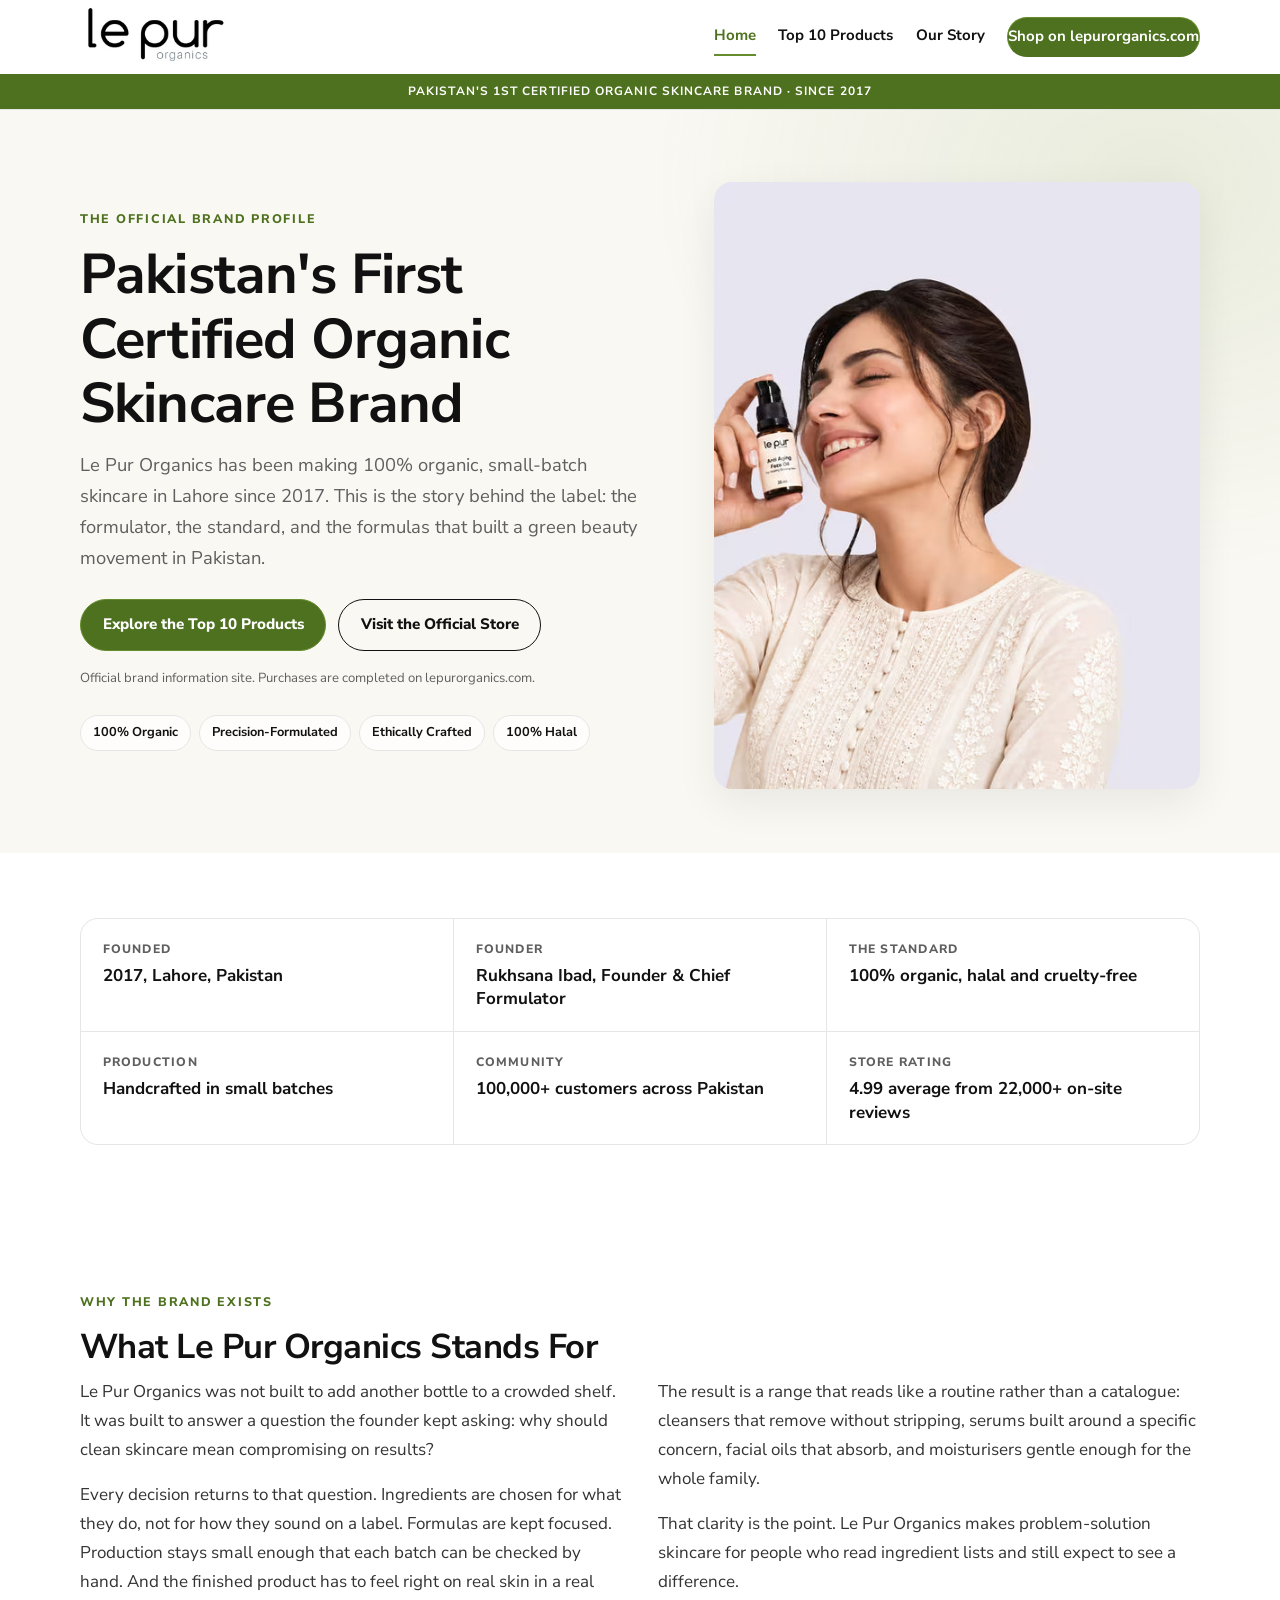
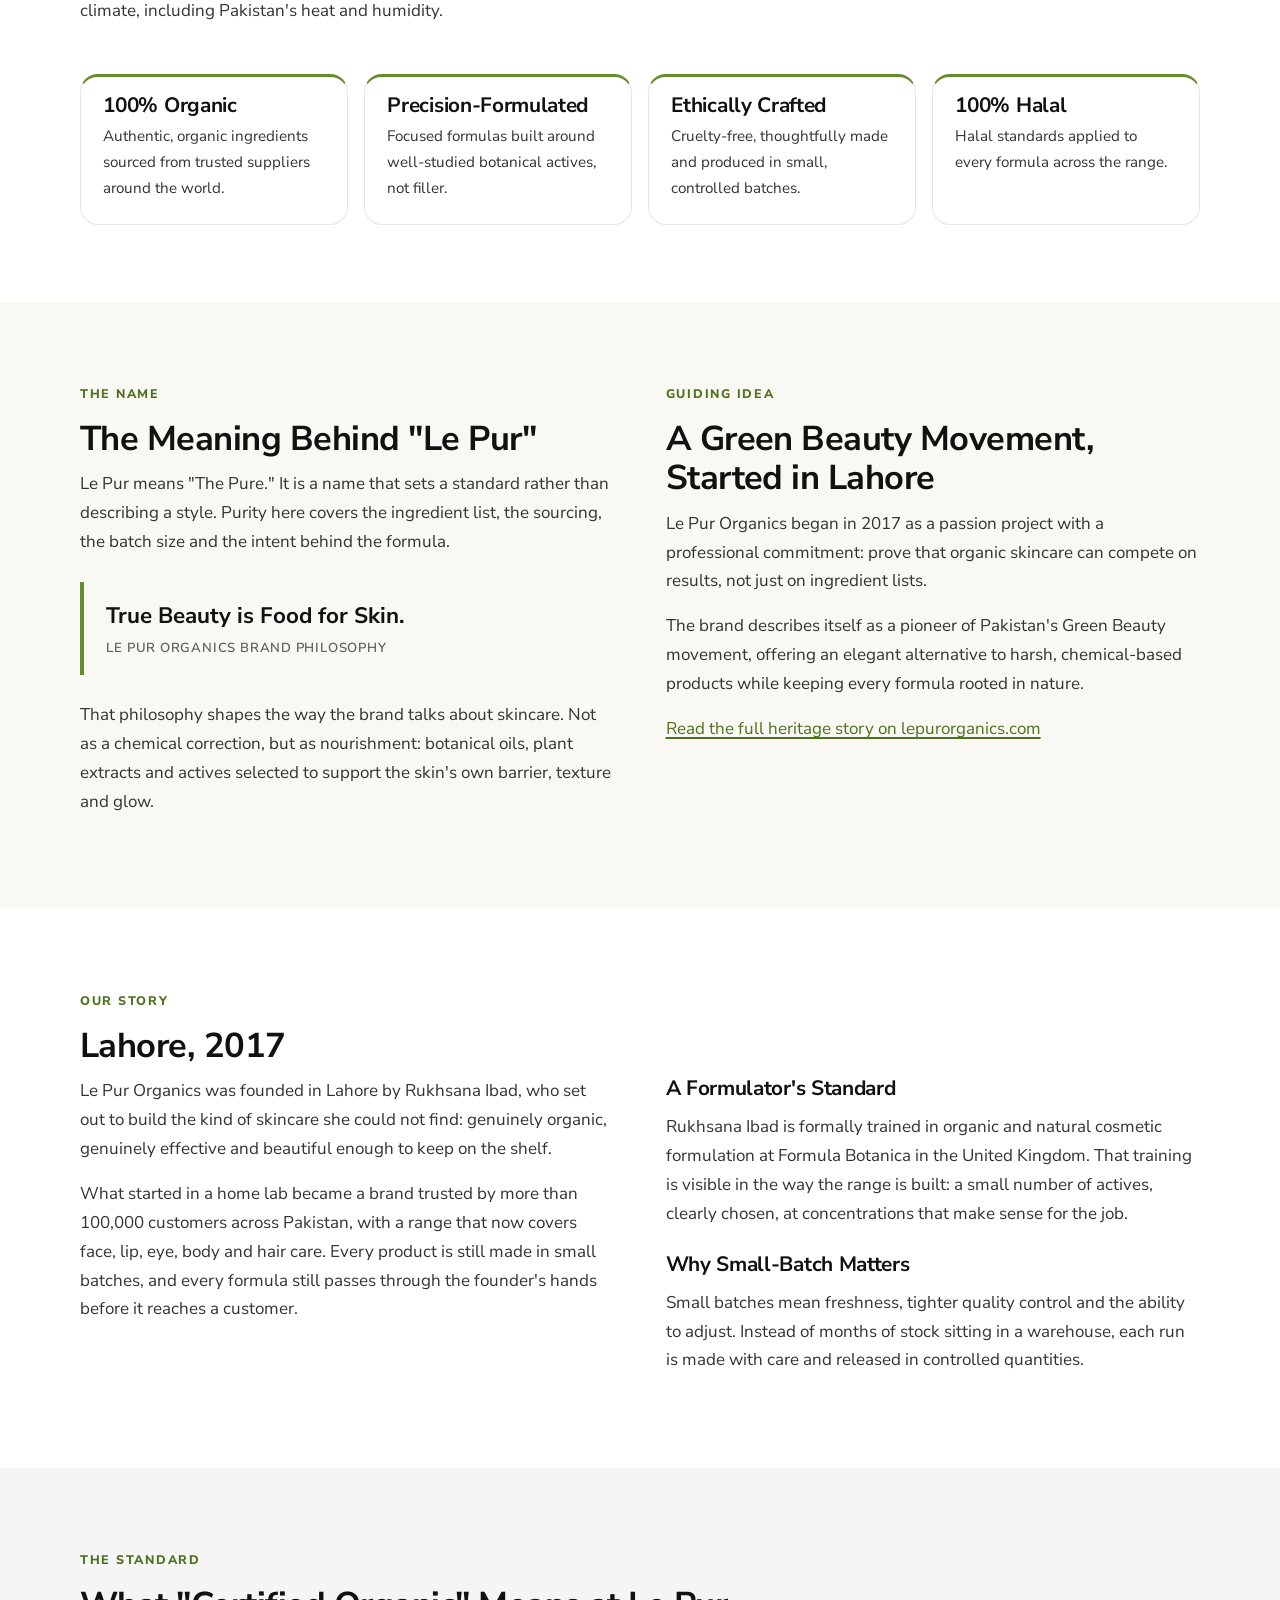
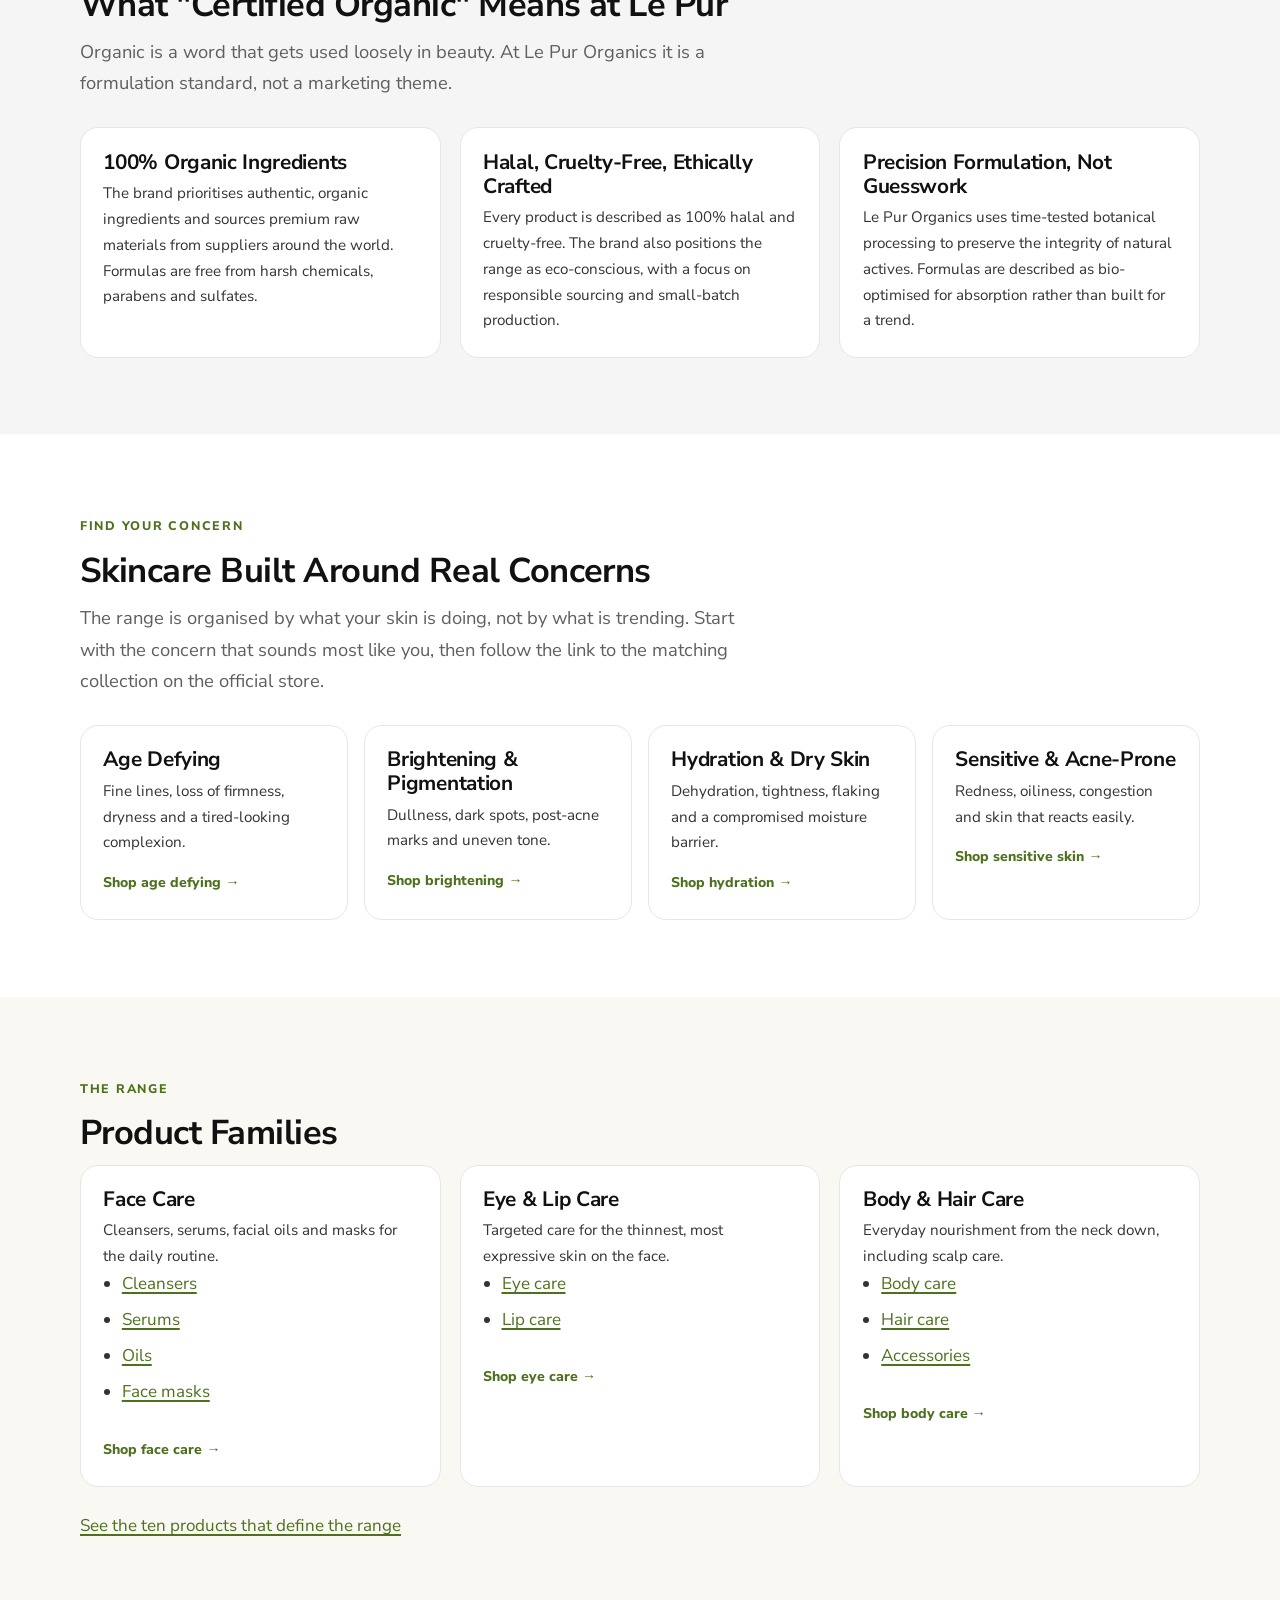
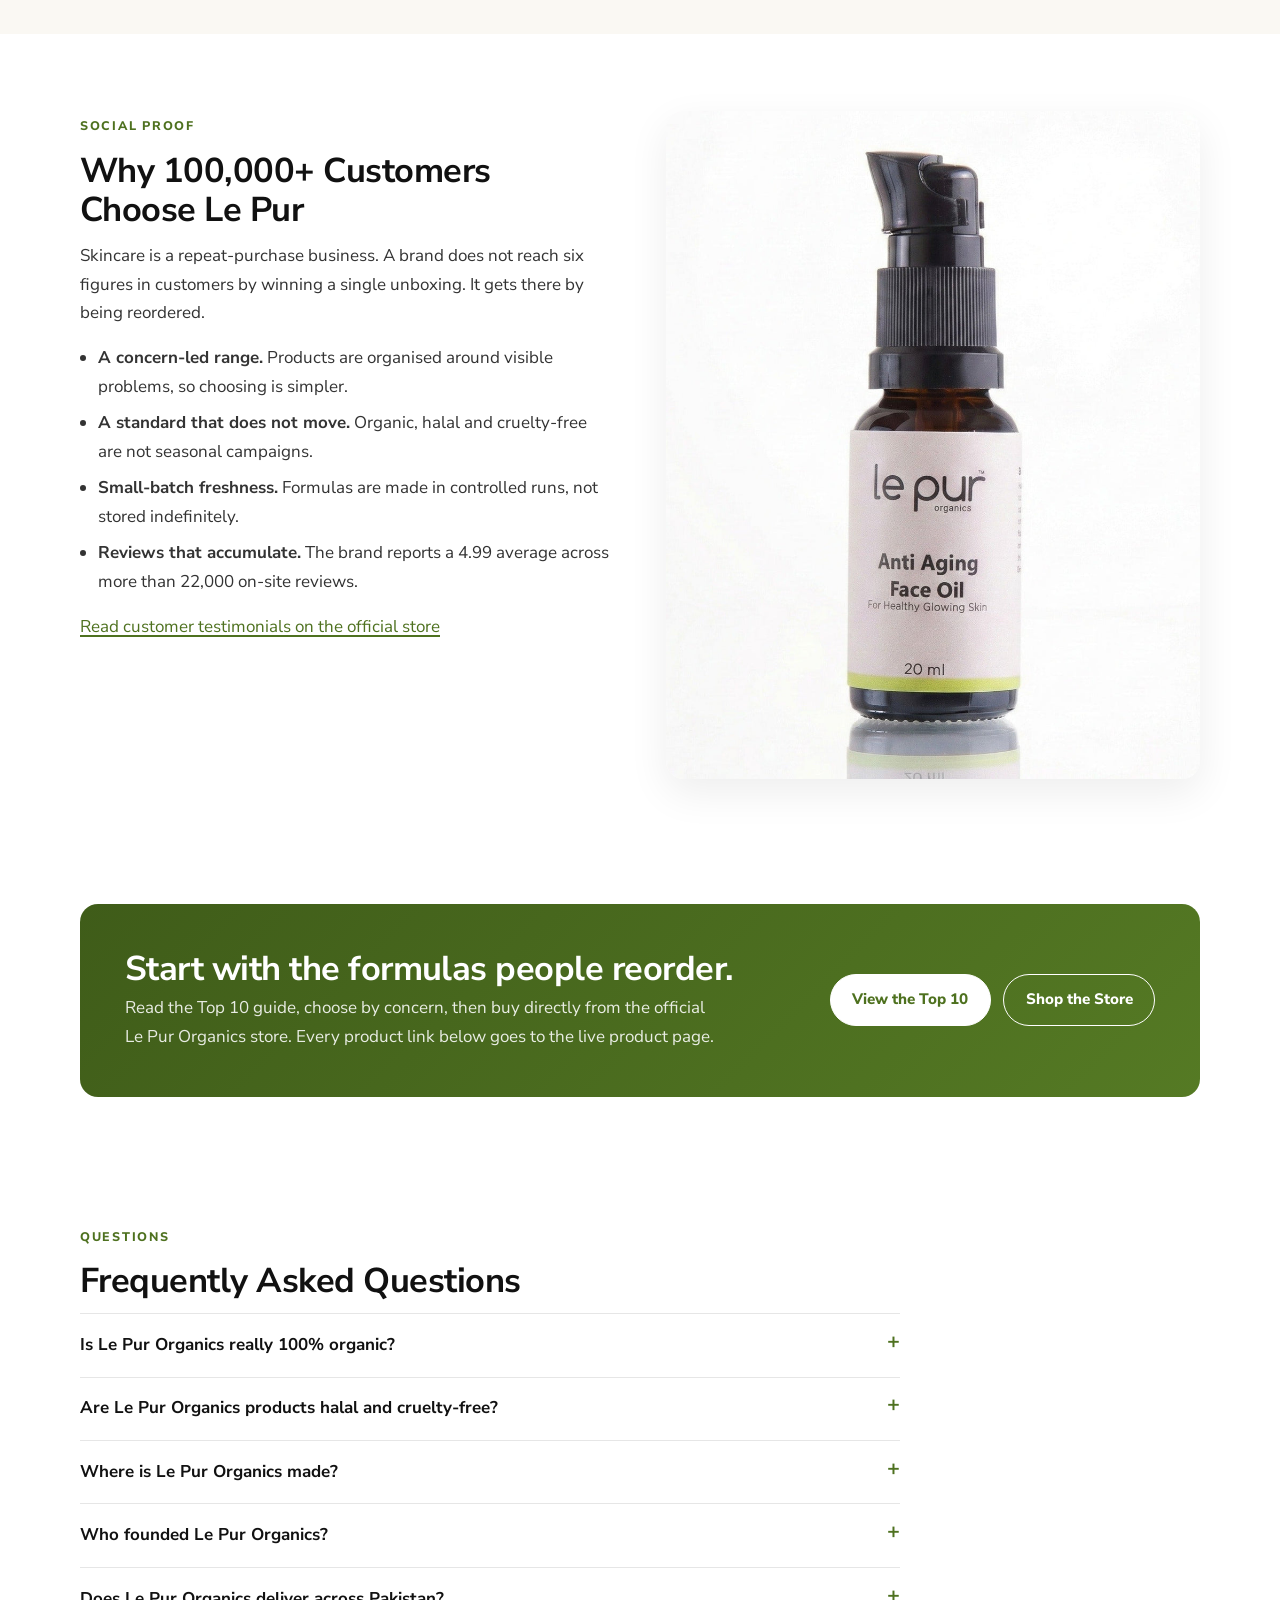
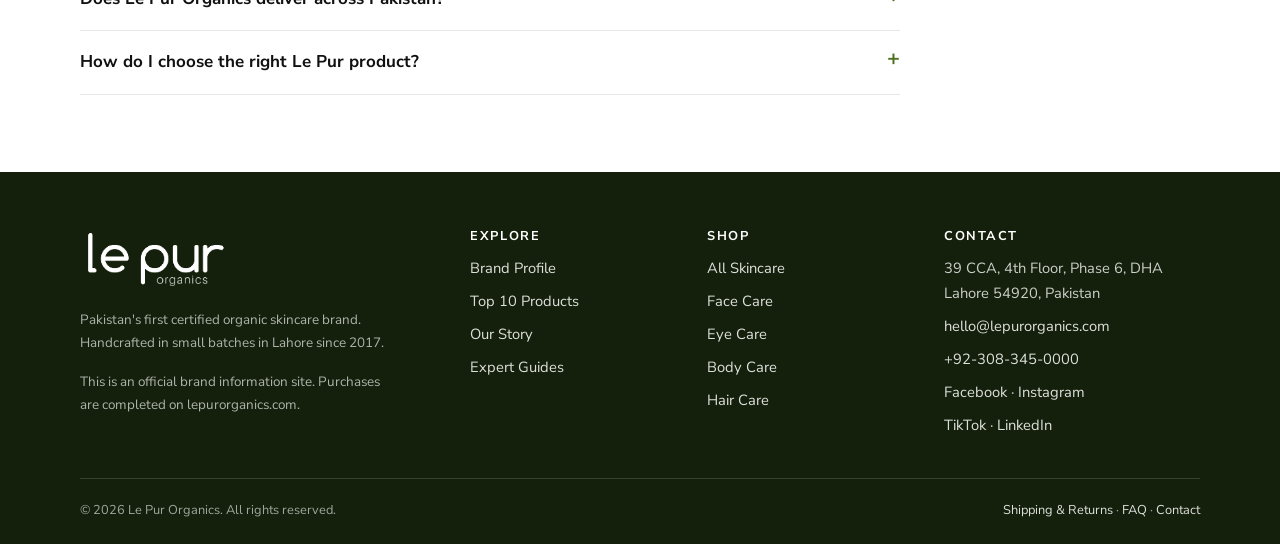
==== index.html @ 4017d786 "Add Le Pur Organics SEO brand hub (2 pages)" ====
<!DOCTYPE html>
<html lang="en">
<head>
  <meta charset="utf-8">
  <meta name="viewport" content="width=device-width, initial-scale=1">
  <title>Le Pur Organics | Certified Organic Skincare in Pakistan</title>
  <meta name="description" content="Le Pur Organics is Pakistan's first certified organic skincare brand. Founded in Lahore in 2017, handcrafted, halal and cruelty-free. Explore the brand.">
  <link rel="canonical" href="https://lepurorganics.github.io/organic_skincare/">
  <meta name="robots" content="index,follow,max-image-preview:large">
  <meta name="theme-color" content="#658d2e">
  <meta property="og:type" content="website">
  <meta property="og:site_name" content="Le Pur Organics">
  <meta property="og:title" content="Le Pur Organics | Certified Organic Skincare in Pakistan">
  <meta property="og:description" content="Pakistan's first certified organic skincare brand, handcrafted in Lahore since 2017. Explore the story, the standard and the signature products.">
  <meta property="og:url" content="https://lepurorganics.github.io/organic_skincare/">
  <meta property="og:image" content="https://lepurorganics.github.io/organic_skincare/assets/og-image.jpg">
  <meta property="og:image:width" content="1200">
  <meta property="og:image:height" content="630">
  <meta property="og:locale" content="en_PK">
  <meta name="twitter:card" content="summary_large_image">
  <meta name="twitter:title" content="Le Pur Organics | Certified Organic Skincare in Pakistan">
  <meta name="twitter:description" content="Pakistan's first certified organic skincare brand, handcrafted in Lahore since 2017.">
  <meta name="twitter:image" content="https://lepurorganics.github.io/organic_skincare/assets/og-image.jpg">
  <link rel="icon" href="assets/favicon.png" sizes="64x64" type="image/png">
  <link rel="apple-touch-icon" href="assets/apple-touch-icon.png">
  <link rel="preload" href="assets/fonts/nunito-sans-latin.woff2" as="font" type="font/woff2" crossorigin>
  <link rel="stylesheet" href="style.css">
  <script type="application/ld+json">
  {
    "@context": "https://schema.org",
    "@graph": [
      {
        "@type": "Organization",
        "@id": "https://lepurorganics.com/#organization",
        "name": "Le Pur Organics",
        "alternateName": "Le Pur",
        "url": "https://lepurorganics.com/",
        "logo": "https://lepurorganics.com/cdn/shop/files/LePur-Website-Logo.png",
        "description": "Pakistan's first certified organic skincare brand, founded in Lahore in 2017. Handcrafted in small batches, 100% halal and cruelty-free.",
        "foundingDate": "2017",
        "founder": {
          "@type": "Person",
          "name": "Rukhsana Ibad",
          "jobTitle": "Founder & Chief Formulator"
        },
        "address": {
          "@type": "PostalAddress",
          "streetAddress": "39 CCA, 4th Floor, Phase 6, DHA",
          "addressLocality": "Lahore",
          "postalCode": "54920",
          "addressCountry": "PK"
        },
        "email": "hello@lepurorganics.com",
        "telephone": "+92-308-345-0000",
        "sameAs": [
          "https://www.facebook.com/lepurorganics",
          "https://www.instagram.com/lepurorganics/",
          "https://www.tiktok.com/@lepurorganics",
          "https://www.linkedin.com/in/lepurorganics/"
        ]
      },
      {
        "@type": "WebSite",
        "@id": "https://lepurorganics.github.io/organic_skincare/#website",
        "url": "https://lepurorganics.github.io/organic_skincare/",
        "name": "Le Pur Organics Brand Hub",
        "publisher": { "@id": "https://lepurorganics.com/#organization" },
        "inLanguage": "en"
      },
      {
        "@type": "WebPage",
        "@id": "https://lepurorganics.github.io/organic_skincare/#webpage",
        "url": "https://lepurorganics.github.io/organic_skincare/",
        "name": "Le Pur Organics | Certified Organic Skincare in Pakistan",
        "description": "The official brand profile of Le Pur Organics: Pakistan's first certified organic skincare brand, founded in Lahore in 2017.",
        "isPartOf": { "@id": "https://lepurorganics.github.io/organic_skincare/#website" },
        "about": { "@id": "https://lepurorganics.com/#organization" },
        "inLanguage": "en",
        "primaryImageOfPage": {
          "@type": "ImageObject",
          "url": "https://lepurorganics.github.io/organic_skincare/assets/og-image.jpg"
        }
      },
      {
        "@type": "FAQPage",
        "@id": "https://lepurorganics.github.io/organic_skincare/#faq",
        "mainEntity": [
          {
            "@type": "Question",
            "name": "Is Le Pur Organics really 100% organic?",
            "acceptedAnswer": {
              "@type": "Answer",
              "text": "Le Pur Organics builds its range around 100% authentic, organic ingredients and states that its formulas are free from harsh chemicals, parabens and sulfates. The brand sources premium organic ingredients from suppliers around the world and makes every product in small batches."
            }
          },
          {
            "@type": "Question",
            "name": "Are Le Pur Organics products halal and cruelty-free?",
            "acceptedAnswer": {
              "@type": "Answer",
              "text": "Yes. Le Pur Organics describes its skincare as 100% halal and cruelty-free, and says its products are ethically crafted rather than tested on animals."
            }
          },
          {
            "@type": "Question",
            "name": "Where is Le Pur Organics made?",
            "acceptedAnswer": {
              "@type": "Answer",
              "text": "Every formula is handcrafted in small batches in Lahore, Pakistan, where the brand was founded in 2017. Its office and studio are at 39 CCA, 4th Floor, Phase 6, DHA, Lahore."
            }
          },
          {
            "@type": "Question",
            "name": "Who founded Le Pur Organics?",
            "acceptedAnswer": {
              "@type": "Answer",
              "text": "Rukhsana Ibad founded Le Pur Organics in 2017 and serves as Founder and Chief Formulator. She is formally trained in organic and natural cosmetic formulation at Formula Botanica in the United Kingdom."
            }
          },
          {
            "@type": "Question",
            "name": "Does Le Pur Organics deliver across Pakistan?",
            "acceptedAnswer": {
              "@type": "Answer",
              "text": "Yes. The official store delivers nationwide, usually within two to five working days. Free delivery is currently offered on orders over PKR 3,000; check lepurorganics.com for current charges and offers."
            }
          },
          {
            "@type": "Question",
            "name": "How do I choose the right Le Pur product?",
            "acceptedAnswer": {
              "@type": "Answer",
              "text": "Start with your main concern: fine lines, pigmentation, dehydration, sensitivity or oily and acne-prone skin. The Top 10 product guide explains what each formula is best for and links to the official product page."
            }
          }
        ]
      }
    ]
  }
  </script>
</head>
<body>
  <a class="skip-link" href="#main">Skip to content</a>

  <header class="site-header">
    <div class="wrap header-inner">
      <a class="brand" href="./" aria-label="Le Pur Organics brand hub home">
        <img src="assets/logo.png" alt="Le Pur Organics" width="219" height="96">
      </a>
      <button class="nav-toggle" type="button" aria-expanded="false" aria-controls="primary-nav">Menu</button>
      <nav class="nav" id="primary-nav" aria-label="Primary">
        <a href="./" aria-current="page">Home</a>
        <a href="signature-products.html">Top 10 Products</a>
        <a href="https://lepurorganics.com/pages/heritage-history">Our Story</a>
        <a class="btn btn-sm" href="https://lepurorganics.com/collections/all">Shop on lepurorganics.com</a>
      </nav>
    </div>
    <div class="brand-strip">Pakistan's 1st Certified Organic Skincare Brand · Since 2017</div>
  </header>

  <main id="main">
    <section class="hero">
      <div class="wrap hero-grid">
        <div>
          <p class="eyebrow">The Official Brand Profile</p>
          <h1>Pakistan's First Certified Organic Skincare Brand</h1>
          <p class="lede">Le Pur Organics has been making 100% organic, small-batch skincare in Lahore since 2017. This is the story behind the label: the formulator, the standard, and the formulas that built a green beauty movement in Pakistan.</p>
          <div class="btn-row">
            <a class="btn" href="signature-products.html">Explore the Top 10 Products</a>
            <a class="btn btn-secondary" href="https://lepurorganics.com/collections/all">Visit the Official Store</a>
          </div>
          <p class="disclosure-inline">Official brand information site. Purchases are completed on lepurorganics.com.</p>
          <ul class="hero-proof">
            <li>100% Organic</li>
            <li>Precision-Formulated</li>
            <li>Ethically Crafted</li>
            <li>100% Halal</li>
          </ul>
        </div>
        <div class="hero-media">
          <img src="assets/hero.avif" alt="Two models using Le Pur Organics skincare, including Age Defying Face Oil" width="1200" height="675" fetchpriority="high">
        </div>
      </div>
    </section>

    <div class="section-tight">
      <div class="wrap">
        <dl class="facts">
          <div class="fact">
            <dt>Founded</dt>
            <dd>2017, Lahore, Pakistan</dd>
          </div>
          <div class="fact">
            <dt>Founder</dt>
            <dd>Rukhsana Ibad, Founder &amp; Chief Formulator</dd>
          </div>
          <div class="fact">
            <dt>The Standard</dt>
            <dd>100% organic, halal and cruelty-free</dd>
          </div>
          <div class="fact">
            <dt>Production</dt>
            <dd>Handcrafted in small batches</dd>
          </div>
          <div class="fact">
            <dt>Community</dt>
            <dd>100,000+ customers across Pakistan</dd>
          </div>
          <div class="fact">
            <dt>Store Rating</dt>
            <dd>4.99 average from 22,000+ on-site reviews</dd>
          </div>
        </dl>
      </div>
    </div>

    <section class="section">
      <div class="wrap">
        <p class="eyebrow">Why The Brand Exists</p>
        <h2>What Le Pur Organics Stands For</h2>
        <div class="grid-2">
          <div>
            <p>Le Pur Organics was not built to add another bottle to a crowded shelf. It was built to answer a question the founder kept asking: why should clean skincare mean compromising on results?</p>
            <p>Every decision returns to that question. Ingredients are chosen for what they do, not for how they sound on a label. Formulas are kept focused. Production stays small enough that each batch can be checked by hand. And the finished product has to feel right on real skin in a real climate, including Pakistan's heat and humidity.</p>
          </div>
          <div>
            <p>The result is a range that reads like a routine rather than a catalogue: cleansers that remove without stripping, serums built around a specific concern, facial oils that absorb, and moisturisers gentle enough for the whole family.</p>
            <p>That clarity is the point. Le Pur Organics makes problem-solution skincare for people who read ingredient lists and still expect to see a difference.</p>
          </div>
        </div>
        <div class="grid-4" style="margin-top: 2rem;">
          <article class="card pillar">
            <h3>100% Organic</h3>
            <p>Authentic, organic ingredients sourced from trusted suppliers around the world.</p>
          </article>
          <article class="card pillar">
            <h3>Precision-Formulated</h3>
            <p>Focused formulas built around well-studied botanical actives, not filler.</p>
          </article>
          <article class="card pillar">
            <h3>Ethically Crafted</h3>
            <p>Cruelty-free, thoughtfully made and produced in small, controlled batches.</p>
          </article>
          <article class="card pillar">
            <h3>100% Halal</h3>
            <p>Halal standards applied to every formula across the range.</p>
          </article>
        </div>
      </div>
    </section>

    <section class="section section-cream">
      <div class="wrap">
        <div class="story-grid">
          <div>
            <p class="eyebrow">The Name</p>
            <h2>The Meaning Behind "Le Pur"</h2>
            <p>Le Pur means "The Pure." It is a name that sets a standard rather than describing a style. Purity here covers the ingredient list, the sourcing, the batch size and the intent behind the formula.</p>
            <blockquote class="quote">True Beauty is Food for Skin.<cite>Le Pur Organics brand philosophy</cite></blockquote>
            <p>That philosophy shapes the way the brand talks about skincare. Not as a chemical correction, but as nourishment: botanical oils, plant extracts and actives selected to support the skin's own barrier, texture and glow.</p>
          </div>
          <div>
            <p class="eyebrow">Guiding Idea</p>
            <h2>A Green Beauty Movement, Started in Lahore</h2>
            <p>Le Pur Organics began in 2017 as a passion project with a professional commitment: prove that organic skincare can compete on results, not just on ingredient lists.</p>
            <p>The brand describes itself as a pioneer of Pakistan's Green Beauty movement, offering an elegant alternative to harsh, chemical-based products while keeping every formula rooted in nature.</p>
            <p><a href="https://lepurorganics.com/pages/heritage-history">Read the full heritage story on lepurorganics.com</a></p>
          </div>
        </div>
      </div>
    </section>

    <section class="section">
      <div class="wrap">
        <p class="eyebrow">Our Story</p>
        <h2>Lahore, 2017</h2>
        <div class="story-grid">
          <div>
            <p>Le Pur Organics was founded in Lahore by Rukhsana Ibad, who set out to build the kind of skincare she could not find: genuinely organic, genuinely effective and beautiful enough to keep on the shelf.</p>
            <p>What started in a home lab became a brand trusted by more than 100,000 customers across Pakistan, with a range that now covers face, lip, eye, body and hair care. Every product is still made in small batches, and every formula still passes through the founder's hands before it reaches a customer.</p>
          </div>
          <div>
            <h3>A Formulator's Standard</h3>
            <p>Rukhsana Ibad is formally trained in organic and natural cosmetic formulation at Formula Botanica in the United Kingdom. That training is visible in the way the range is built: a small number of actives, clearly chosen, at concentrations that make sense for the job.</p>
            <h3>Why Small-Batch Matters</h3>
            <p>Small batches mean freshness, tighter quality control and the ability to adjust. Instead of months of stock sitting in a warehouse, each run is made with care and released in controlled quantities.</p>
          </div>
        </div>
      </div>
    </section>

    <section class="section section-light">
      <div class="wrap">
        <p class="eyebrow">The Standard</p>
        <h2>What "Certified Organic" Means at Le Pur</h2>
        <p class="lede">Organic is a word that gets used loosely in beauty. At Le Pur Organics it is a formulation standard, not a marketing theme.</p>
        <div class="grid-3" style="margin-top: 1.8rem;">
          <article class="card">
            <h3>100% Organic Ingredients</h3>
            <p>The brand prioritises authentic, organic ingredients and sources premium raw materials from suppliers around the world. Formulas are free from harsh chemicals, parabens and sulfates.</p>
          </article>
          <article class="card">
            <h3>Halal, Cruelty-Free, Ethically Crafted</h3>
            <p>Every product is described as 100% halal and cruelty-free. The brand also positions the range as eco-conscious, with a focus on responsible sourcing and small-batch production.</p>
          </article>
          <article class="card">
            <h3>Precision Formulation, Not Guesswork</h3>
            <p>Le Pur Organics uses time-tested botanical processing to preserve the integrity of natural actives. Formulas are described as bio-optimised for absorption rather than built for a trend.</p>
          </article>
        </div>
      </div>
    </section>

    <section class="section">
      <div class="wrap">
        <p class="eyebrow">Find Your Concern</p>
        <h2>Skincare Built Around Real Concerns</h2>
        <p class="lede">The range is organised by what your skin is doing, not by what is trending. Start with the concern that sounds most like you, then follow the link to the matching collection on the official store.</p>
        <div class="grid-4" style="margin-top: 1.8rem;">
          <article class="card">
            <h3>Age Defying</h3>
            <p>Fine lines, loss of firmness, dryness and a tired-looking complexion.</p>
            <a class="card-link" href="https://lepurorganics.com/collections/age-defying">Shop age defying</a>
          </article>
          <article class="card">
            <h3>Brightening &amp; Pigmentation</h3>
            <p>Dullness, dark spots, post-acne marks and uneven tone.</p>
            <a class="card-link" href="https://lepurorganics.com/collections/brightness-pigmentation">Shop brightening</a>
          </article>
          <article class="card">
            <h3>Hydration &amp; Dry Skin</h3>
            <p>Dehydration, tightness, flaking and a compromised moisture barrier.</p>
            <a class="card-link" href="https://lepurorganics.com/collections/dry-dehydrated-skin">Shop hydration</a>
          </article>
          <article class="card">
            <h3>Sensitive &amp; Acne-Prone</h3>
            <p>Redness, oiliness, congestion and skin that reacts easily.</p>
            <a class="card-link" href="https://lepurorganics.com/collections/sensitive-skin">Shop sensitive skin</a>
          </article>
        </div>
      </div>
    </section>

    <section class="section section-cream">
      <div class="wrap">
        <p class="eyebrow">The Range</p>
        <h2>Product Families</h2>
        <div class="grid-3">
          <article class="card">
            <h3>Face Care</h3>
            <p>Cleansers, serums, facial oils and masks for the daily routine.</p>
            <ul>
              <li><a href="https://lepurorganics.com/collections/cleansers">Cleansers</a></li>
              <li><a href="https://lepurorganics.com/collections/serum">Serums</a></li>
              <li><a href="https://lepurorganics.com/collections/oils">Oils</a></li>
              <li><a href="https://lepurorganics.com/collections/face-mask">Face masks</a></li>
            </ul>
            <a class="card-link" href="https://lepurorganics.com/collections/face-care">Shop face care</a>
          </article>
          <article class="card">
            <h3>Eye &amp; Lip Care</h3>
            <p>Targeted care for the thinnest, most expressive skin on the face.</p>
            <ul>
              <li><a href="https://lepurorganics.com/collections/eye-care">Eye care</a></li>
              <li><a href="https://lepurorganics.com/collections/lip-care">Lip care</a></li>
            </ul>
            <a class="card-link" href="https://lepurorganics.com/collections/eye-care">Shop eye care</a>
          </article>
          <article class="card">
            <h3>Body &amp; Hair Care</h3>
            <p>Everyday nourishment from the neck down, including scalp care.</p>
            <ul>
              <li><a href="https://lepurorganics.com/collections/body-care">Body care</a></li>
              <li><a href="https://lepurorganics.com/collections/hair-care">Hair care</a></li>
              <li><a href="https://lepurorganics.com/collections/accessories">Accessories</a></li>
            </ul>
            <a class="card-link" href="https://lepurorganics.com/collections/body-care">Shop body care</a>
          </article>
        </div>
        <p style="margin-top: 1.6rem;"><a href="signature-products.html">See the ten products that define the range</a></p>
      </div>
    </section>

    <section class="section">
      <div class="wrap">
        <div class="story-grid">
          <div>
            <p class="eyebrow">Social Proof</p>
            <h2>Why 100,000+ Customers Choose Le Pur</h2>
            <p>Skincare is a repeat-purchase business. A brand does not reach six figures in customers by winning a single unboxing. It gets there by being reordered.</p>
            <ul>
              <li><strong>A concern-led range.</strong> Products are organised around visible problems, so choosing is simpler.</li>
              <li><strong>A standard that does not move.</strong> Organic, halal and cruelty-free are not seasonal campaigns.</li>
              <li><strong>Small-batch freshness.</strong> Formulas are made in controlled runs, not stored indefinitely.</li>
              <li><strong>Reviews that accumulate.</strong> The brand reports a 4.99 average across more than 22,000 on-site reviews.</li>
            </ul>
            <p><a href="https://lepurorganics.com/pages/client-testimonials">Read customer testimonials on the official store</a></p>
          </div>
          <div class="hero-media">
            <img src="assets/age-defying-face-oil.jpg" alt="Age Defying Face Oil by Le Pur Organics with sea buckthorn and CoQ10" width="1000" height="1361" loading="lazy">
          </div>
        </div>
      </div>
    </section>

    <section class="section-tight">
      <div class="wrap">
        <div class="cta-band split-cta">
          <div>
            <h2>Start with the formulas people reorder.</h2>
            <p>Read the Top 10 guide, choose by concern, then buy directly from the official Le Pur Organics store. Every product link below goes to the live product page.</p>
          </div>
          <div class="btn-row" style="margin-top: 0;">
            <a class="btn" href="signature-products.html">View the Top 10</a>
            <a class="btn btn-secondary" href="https://lepurorganics.com/collections/all" style="background: transparent; border-color: #fff; color: #fff;">Shop the Store</a>
          </div>
        </div>
      </div>
    </section>

    <section class="section">
      <div class="wrap">
        <p class="eyebrow">Questions</p>
        <h2>Frequently Asked Questions</h2>
        <div class="faq">
          <details>
            <summary>Is Le Pur Organics really 100% organic?</summary>
            <p>Le Pur Organics builds its range around 100% authentic, organic ingredients and states that its formulas are free from harsh chemicals, parabens and sulfates. The brand sources premium organic ingredients from suppliers around the world and makes every product in small batches.</p>
          </details>
          <details>
            <summary>Are Le Pur Organics products halal and cruelty-free?</summary>
            <p>Yes. Le Pur Organics describes its skincare as 100% halal and cruelty-free, and says its products are ethically crafted rather than tested on animals.</p>
          </details>
          <details>
            <summary>Where is Le Pur Organics made?</summary>
            <p>Every formula is handcrafted in small batches in Lahore, Pakistan, where the brand was founded in 2017. Its office and studio are at 39 CCA, 4th Floor, Phase 6, DHA, Lahore.</p>
          </details>
          <details>
            <summary>Who founded Le Pur Organics?</summary>
            <p>Rukhsana Ibad founded Le Pur Organics in 2017 and serves as Founder and Chief Formulator. She is formally trained in organic and natural cosmetic formulation at Formula Botanica in the United Kingdom.</p>
          </details>
          <details>
            <summary>Does Le Pur Organics deliver across Pakistan?</summary>
            <p>Yes. The official store delivers nationwide, usually within two to five working days. Free delivery is currently offered on orders over PKR 3,000; check lepurorganics.com for current charges and offers.</p>
          </details>
          <details>
            <summary>How do I choose the right Le Pur product?</summary>
            <p>Start with your main concern: fine lines, pigmentation, dehydration, sensitivity or oily and acne-prone skin. The Top 10 product guide explains what each formula is best for and links to the official product page.</p>
          </details>
        </div>
      </div>
    </section>
  </main>

  <footer class="site-footer">
    <div class="wrap">
      <div class="footer-grid">
        <div>
          <img class="footer-logo" src="assets/logo-white.png" alt="Le Pur Organics" width="219" height="96" loading="lazy">
          <p class="footer-note">Pakistan's first certified organic skincare brand. Handcrafted in small batches in Lahore since 2017.</p>
          <p class="footer-note">This is an official brand information site. Purchases are completed on lepurorganics.com.</p>
        </div>
        <div>
          <h2>Explore</h2>
          <ul>
            <li><a href="./">Brand Profile</a></li>
            <li><a href="signature-products.html">Top 10 Products</a></li>
            <li><a href="https://lepurorganics.com/pages/heritage-history">Our Story</a></li>
            <li><a href="https://organic-skincare.lepurorganics.com/">Expert Guides</a></li>
          </ul>
        </div>
        <div>
          <h2>Shop</h2>
          <ul>
            <li><a href="https://lepurorganics.com/collections/all">All Skincare</a></li>
            <li><a href="https://lepurorganics.com/collections/face-care">Face Care</a></li>
            <li><a href="https://lepurorganics.com/collections/eye-care">Eye Care</a></li>
            <li><a href="https://lepurorganics.com/collections/body-care">Body Care</a></li>
            <li><a href="https://lepurorganics.com/collections/hair-care">Hair Care</a></li>
          </ul>
        </div>
        <div>
          <h2>Contact</h2>
          <ul>
            <li>39 CCA, 4th Floor, Phase 6, DHA<br>Lahore 54920, Pakistan</li>
            <li><a href="mailto:hello@lepurorganics.com">hello@lepurorganics.com</a></li>
            <li><a href="tel:+923083450000">+92-308-345-0000</a></li>
            <li><a href="https://www.facebook.com/lepurorganics">Facebook</a> · <a href="https://www.instagram.com/lepurorganics/">Instagram</a></li>
            <li><a href="https://www.tiktok.com/@lepurorganics">TikTok</a> · <a href="https://www.linkedin.com/in/lepurorganics/">LinkedIn</a></li>
          </ul>
        </div>
      </div>
      <div class="footer-bottom">
        <p>&copy; <span id="year">2026</span> Le Pur Organics. All rights reserved.</p>
        <p><a href="https://lepurorganics.com/pages/shipping-returns">Shipping &amp; Returns</a> · <a href="https://lepurorganics.com/pages/faq">FAQ</a> · <a href="https://lepurorganics.com/pages/contact">Contact</a></p>
      </div>
    </div>
  </footer>

  <script src="script.js" defer></script>
</body>
</html>
---- style.css ----
@font-face {
  font-family: "Nunito Sans";
  font-style: normal;
  font-weight: 400 800;
  font-stretch: 100%;
  font-display: swap;
  src: url("assets/fonts/nunito-sans-latin.woff2") format("woff2");
  unicode-range: U+0000-00FF, U+0131, U+0152-0153, U+02BB-02BC, U+02C6, U+02DA, U+02DC, U+0304, U+0308, U+0329, U+2000-206F, U+20AC, U+2122, U+2191, U+2193, U+2212, U+2215, U+FEFF, U+FFFD;
}

:root {
  --green: #658d2e;
  --green-dark: #4e711f;
  --green-deep: #14200b;
  --ink: #111111;
  --body: #333333;
  --muted: #5f5f5f;
  --cream: #faf8f3;
  --light: #f5f5f5;
  --border: #e6e6e6;
  --white: #ffffff;
  --radius: 18px;
  --radius-sm: 10px;
  --shadow: 0 14px 40px rgba(17, 17, 17, 0.07);
  --max: 1120px;
}

*,
*::before,
*::after {
  box-sizing: border-box;
}

html {
  scroll-behavior: smooth;
  -webkit-text-size-adjust: 100%;
}

body {
  margin: 0;
  font-family: "Nunito Sans", -apple-system, BlinkMacSystemFont, "Segoe UI", Roboto, Helvetica, Arial, sans-serif;
  font-size: 17px;
  line-height: 1.7;
  color: var(--body);
  background: var(--white);
  -webkit-font-smoothing: antialiased;
}

img {
  max-width: 100%;
  height: auto;
  display: block;
}

a {
  color: var(--green-dark);
  text-decoration-thickness: 1.5px;
  text-underline-offset: 3px;
}

a:hover {
  color: var(--green);
}

p {
  margin: 0 0 1rem;
}

ul,
ol {
  margin: 0 0 1rem;
  padding-left: 1.15rem;
}

li {
  margin-bottom: 0.45rem;
}

h1,
h2,
h3,
h4 {
  color: var(--ink);
  font-weight: 700;
  line-height: 1.15;
  margin: 0 0 0.75rem;
  letter-spacing: -0.015em;
}

h1 {
  font-size: clamp(2.05rem, 5vw, 3.5rem);
}

h2 {
  font-size: clamp(1.55rem, 3.2vw, 2.15rem);
}

h3 {
  font-size: clamp(1.12rem, 1.8vw, 1.3rem);
}

:focus-visible {
  outline: 3px solid var(--green);
  outline-offset: 3px;
  border-radius: 4px;
}

.skip-link {
  position: absolute;
  left: 1rem;
  top: -100px;
  z-index: 200;
  padding: 0.7rem 1rem;
  background: var(--ink);
  color: var(--white);
  border-radius: 8px;
}

.skip-link:focus {
  top: 1rem;
  color: var(--white);
}

.wrap {
  width: min(var(--max), calc(100% - 2.5rem));
  margin-inline: auto;
}

.section {
  padding: clamp(2.6rem, 6vw, 5rem) 0;
}

.section-tight {
  padding: clamp(2rem, 4vw, 3rem) 0;
}

.section-cream {
  background: var(--cream);
}

.section-light {
  background: var(--light);
}

.eyebrow {
  display: inline-block;
  margin: 0 0 0.9rem;
  color: var(--green-dark);
  font-size: 0.78rem;
  font-weight: 800;
  letter-spacing: 0.14em;
  text-transform: uppercase;
}

.lede {
  font-size: clamp(1.02rem, 1.5vw, 1.15rem);
  color: var(--muted);
  max-width: 62ch;
}

.small {
  font-size: 0.9rem;
  color: var(--muted);
}

.center {
  text-align: center;
}

.center .lede {
  margin-inline: auto;
}

.site-header {
  position: sticky;
  top: 0;
  z-index: 100;
  background: rgba(255, 255, 255, 0.96);
  backdrop-filter: blur(10px);
  border-bottom: 1px solid var(--border);
}

.header-inner {
  display: flex;
  align-items: center;
  justify-content: space-between;
  gap: 1.25rem;
  min-height: 74px;
}

.brand {
  display: inline-flex;
  align-items: center;
  gap: 0.6rem;
  text-decoration: none;
}

.brand img {
  width: 150px;
  height: auto;
}

.nav {
  display: flex;
  align-items: center;
  gap: 1.4rem;
}

.nav a {
  color: var(--ink);
  font-size: 0.94rem;
  font-weight: 700;
  text-decoration: none;
  padding: 0.35rem 0;
  border-bottom: 2px solid transparent;
}

.nav a:hover,
.nav a[aria-current="page"] {
  color: var(--green-dark);
  border-bottom-color: var(--green);
}

.nav .btn {
  color: var(--white);
}

.nav .btn:hover {
  color: var(--white);
}

.nav-toggle {
  display: none;
  align-items: center;
  gap: 0.5rem;
  padding: 0.55rem 0.8rem;
  background: var(--white);
  border: 1px solid var(--border);
  border-radius: 8px;
  color: var(--ink);
  font: inherit;
  font-size: 0.9rem;
  font-weight: 700;
  cursor: pointer;
}

.brand-strip {
  padding: 0.45rem 1rem;
  background: var(--green-dark);
  color: var(--white);
  text-align: center;
  font-size: 0.75rem;
  font-weight: 700;
  letter-spacing: 0.09em;
  text-transform: uppercase;
}

.btn {
  display: inline-flex;
  align-items: center;
  justify-content: center;
  gap: 0.5rem;
  min-height: 48px;
  padding: 0.75rem 1.35rem;
  border: 1px solid var(--green);
  border-radius: 999px;
  background: var(--green-dark);
  color: var(--white);
  font-size: 0.95rem;
  font-weight: 800;
  text-decoration: none;
  transition: background 0.18s ease, border-color 0.18s ease, transform 0.18s ease;
}

.btn:hover {
  background: #3d5a18;
  border-color: #3d5a18;
  color: var(--white);
  transform: translateY(-1px);
}

.btn-secondary {
  background: transparent;
  border-color: var(--ink);
  color: var(--ink);
}

.btn-secondary:hover {
  background: var(--ink);
  border-color: var(--ink);
  color: var(--white);
}

.btn-sm {
  min-height: 40px;
  padding: 0.5rem 1rem;
  font-size: 0.86rem;
}

.btn-row {
  display: flex;
  flex-wrap: wrap;
  gap: 0.75rem;
  margin-top: 1.6rem;
}

.hero {
  position: relative;
  overflow: hidden;
  background:
    radial-gradient(60% 80% at 90% 10%, rgba(101, 141, 46, 0.12), transparent 65%),
    var(--cream);
  padding: clamp(2.5rem, 6vw, 4.5rem) 0 clamp(2.5rem, 5vw, 4rem);
}

.hero-grid {
  display: grid;
  grid-template-columns: 1.08fr 0.92fr;
  align-items: center;
  gap: clamp(1.8rem, 5vw, 4rem);
}

.hero h1 {
  max-width: 16ch;
}

.hero-media img {
  width: 100%;
  aspect-ratio: 4 / 5;
  object-fit: cover;
  border-radius: var(--radius);
  box-shadow: var(--shadow);
}

.hero .hero-media img {
  aspect-ratio: 4 / 5;
  object-position: left center;
}

.hero-proof {
  display: flex;
  flex-wrap: wrap;
  gap: 0.5rem;
  margin-top: 1.6rem;
  padding: 0;
  list-style: none;
}

.hero-proof li {
  margin: 0;
  padding: 0.38rem 0.75rem;
  background: rgba(255, 255, 255, 0.8);
  border: 1px solid var(--border);
  border-radius: 999px;
  color: var(--ink);
  font-size: 0.8rem;
  font-weight: 700;
}

.disclosure-inline {
  margin-top: 1rem;
  font-size: 0.82rem;
  color: var(--muted);
}

.facts {
  display: grid;
  grid-template-columns: repeat(3, 1fr);
  gap: 1px;
  overflow: hidden;
  border: 1px solid var(--border);
  border-radius: var(--radius);
  background: var(--border);
}

.fact {
  padding: 1.25rem 1.35rem;
  background: var(--white);
}

.fact dt {
  margin: 0 0 0.25rem;
  color: var(--muted);
  font-size: 0.76rem;
  font-weight: 800;
  letter-spacing: 0.1em;
  text-transform: uppercase;
}

.fact dd {
  margin: 0;
  color: var(--ink);
  font-weight: 700;
  line-height: 1.4;
}

.grid-2 {
  display: grid;
  grid-template-columns: repeat(2, minmax(0, 1fr));
  gap: clamp(1.3rem, 3vw, 2.2rem);
}

.grid-3 {
  display: grid;
  grid-template-columns: repeat(3, minmax(0, 1fr));
  gap: 1.2rem;
}

.grid-4 {
  display: grid;
  grid-template-columns: repeat(4, minmax(0, 1fr));
  gap: 1rem;
}

.card {
  padding: 1.4rem;
  background: var(--white);
  border: 1px solid var(--border);
  border-radius: var(--radius);
  transition: transform 0.18s ease, box-shadow 0.18s ease, border-color 0.18s ease;
}

.card:hover {
  transform: translateY(-3px);
  box-shadow: var(--shadow);
  border-color: #d8d8d8;
}

.card h3 {
  margin-bottom: 0.4rem;
}

.card p {
  margin-bottom: 0;
  font-size: 0.95rem;
}

.card-link {
  display: inline-block;
  margin-top: 0.9rem;
  font-size: 0.88rem;
  font-weight: 800;
  text-decoration: none;
}

.card-link::after {
  content: " →";
}

.pillar {
  padding-top: 1.1rem;
  border-top: 3px solid var(--green);
}

.quote {
  margin: 1.6rem 0;
  padding: 1.1rem 0 1.1rem 1.4rem;
  border-left: 4px solid var(--green);
  color: var(--ink);
  font-size: clamp(1.15rem, 2vw, 1.4rem);
  font-weight: 700;
  line-height: 1.4;
}

.quote cite {
  display: block;
  margin-top: 0.5rem;
  color: var(--muted);
  font-size: 0.82rem;
  font-style: normal;
  font-weight: 600;
  letter-spacing: 0.06em;
  text-transform: uppercase;
}

.story-grid {
  display: grid;
  grid-template-columns: 1fr 1fr;
  gap: clamp(1.5rem, 4vw, 3.4rem);
  align-items: start;
}

.story-grid h3 {
  margin-top: 1.5rem;
}

.story-grid h3:first-child {
  margin-top: 0;
}

.split-cta {
  display: grid;
  grid-template-columns: 1fr auto;
  align-items: center;
  gap: 2rem;
}

.split-cta h2 {
  margin-bottom: 0.4rem;
}

.split-cta p {
  margin-bottom: 0;
}

.cta-band {
  padding: clamp(1.8rem, 4vw, 2.8rem);
  background: linear-gradient(135deg, #3f5c19, #557a24);
  border-radius: var(--radius);
  color: var(--white);
}

.cta-band h2 {
  color: var(--white);
}

.cta-band p {
  color: rgba(255, 255, 255, 0.88);
  max-width: 60ch;
}

.cta-band .btn {
  background: var(--white);
  border-color: var(--white);
  color: var(--green-dark);
}

.cta-band .btn:hover {
  background: var(--ink);
  border-color: var(--ink);
  color: var(--white);
}

.faq {
  max-width: 820px;
}

.faq details {
  border-bottom: 1px solid var(--border);
  padding: 1.05rem 0;
}

.faq details:first-of-type {
  border-top: 1px solid var(--border);
}

.faq summary {
  display: flex;
  align-items: flex-start;
  justify-content: space-between;
  gap: 1rem;
  color: var(--ink);
  font-weight: 700;
  cursor: pointer;
  list-style: none;
}

.faq summary::-webkit-details-marker {
  display: none;
}

.faq summary::after {
  content: "+";
  flex: 0 0 auto;
  color: var(--green-dark);
  font-size: 1.35rem;
  line-height: 1;
}

.faq details[open] summary::after {
  content: "–";
}

.faq details p {
  margin: 0.7rem 0 0;
  font-size: 0.96rem;
  color: var(--body);
}

.breadcrumbs {
  padding: 0.9rem 0;
  font-size: 0.83rem;
  color: var(--muted);
}

.breadcrumbs ol {
  display: flex;
  flex-wrap: wrap;
  gap: 0.4rem;
  margin: 0;
  padding: 0;
  list-style: none;
}

.breadcrumbs li {
  margin: 0;
}

.breadcrumbs li + li::before {
  content: "/";
  margin-right: 0.4rem;
  color: #b3b3b3;
}

.breadcrumbs a {
  text-decoration: none;
}

.page-hero {
  padding: clamp(1.6rem, 4vw, 3rem) 0 clamp(2rem, 4vw, 3rem);
  border-bottom: 1px solid var(--border);
}

.page-hero h1 {
  max-width: 22ch;
}

.page-hero .lede {
  max-width: 70ch;
}

.product-list {
  display: grid;
  gap: clamp(1.8rem, 4vw, 3rem);
}

.product-block {
  display: grid;
  grid-template-columns: 0.85fr 1.15fr;
  gap: clamp(1.4rem, 4vw, 3rem);
  align-items: center;
  padding-bottom: clamp(1.8rem, 4vw, 3rem);
  border-bottom: 1px solid var(--border);
}

.product-block:last-child {
  border-bottom: 0;
  padding-bottom: 0;
}

.product-block.reverse .product-media {
  order: 2;
}

.product-media img {
  width: 100%;
  aspect-ratio: 4 / 5;
  object-fit: cover;
  border-radius: var(--radius);
  background: var(--light);
}

.product-tag {
  display: inline-block;
  margin-bottom: 0.55rem;
  padding: 0.22rem 0.6rem;
  background: rgba(101, 141, 46, 0.12);
  border-radius: 999px;
  color: var(--green-dark);
  font-size: 0.72rem;
  font-weight: 800;
  letter-spacing: 0.08em;
  text-transform: uppercase;
}

.product-block h2 {
  margin-bottom: 0.6rem;
}

.product-block h3 {
  margin: 1.15rem 0 0.35rem;
  font-size: 0.78rem;
  letter-spacing: 0.12em;
  text-transform: uppercase;
  color: var(--green-dark);
}

.product-block ul {
  margin-bottom: 0;
}

.product-link {
  display: inline-flex;
  align-items: center;
  gap: 0.35rem;
  margin-top: 1.15rem;
  font-weight: 800;
  text-decoration: none;
}

.product-link::after {
  content: "→";
}

.table-wrap {
  overflow-x: auto;
  border: 1px solid var(--border);
  border-radius: var(--radius);
  background: var(--white);
  -webkit-overflow-scrolling: touch;
}

table {
  width: 100%;
  border-collapse: collapse;
  font-size: 0.9rem;
  min-width: 680px;
}

caption {
  padding: 1rem 1.1rem 0;
  color: var(--muted);
  font-size: 0.85rem;
  text-align: left;
}

th,
td {
  padding: 0.8rem 1rem;
  border-bottom: 1px solid var(--border);
  text-align: left;
  vertical-align: top;
}

th {
  background: var(--cream);
  color: var(--ink);
  font-size: 0.75rem;
  letter-spacing: 0.08em;
  text-transform: uppercase;
  white-space: nowrap;
}

tbody tr:last-child td {
  border-bottom: 0;
}

tbody tr:hover {
  background: #fcfcfa;
}

td a {
  font-weight: 700;
  text-decoration: none;
}

.routine {
  display: grid;
  grid-template-columns: 1fr 1fr;
  gap: 1.2rem;
}

.routine-card {
  padding: 1.4rem;
  background: var(--white);
  border: 1px solid var(--border);
  border-radius: var(--radius);
}

.routine-card h3 {
  margin-bottom: 0.7rem;
  color: var(--green-dark);
  font-size: 0.8rem;
  letter-spacing: 0.12em;
  text-transform: uppercase;
}

.routine-card ol {
  margin-bottom: 0;
}

.site-footer {
  padding: clamp(2.4rem, 5vw, 3.6rem) 0 1.4rem;
  background: var(--green-deep);
  color: rgba(255, 255, 255, 0.78);
  font-size: 0.92rem;
}

.footer-grid {
  display: grid;
  grid-template-columns: 1.4fr 0.8fr 0.8fr 1fr;
  gap: 2rem;
  padding-bottom: 2rem;
  border-bottom: 1px solid rgba(255, 255, 255, 0.14);
}

.site-footer h2,
.site-footer h3 {
  color: var(--white);
  font-size: 0.8rem;
  letter-spacing: 0.12em;
  text-transform: uppercase;
}

.site-footer .footer-logo {
  width: 150px;
  margin-bottom: 0.9rem;
}

.site-footer a {
  color: rgba(255, 255, 255, 0.86);
  text-decoration: none;
}

.site-footer a:hover {
  color: var(--white);
  text-decoration: underline;
}

.site-footer ul {
  margin: 0;
  padding: 0;
  list-style: none;
}

.site-footer li {
  margin-bottom: 0.5rem;
}

.footer-bottom {
  display: flex;
  flex-wrap: wrap;
  justify-content: space-between;
  gap: 0.75rem;
  padding-top: 1.3rem;
  font-size: 0.8rem;
  color: rgba(255, 255, 255, 0.6);
}

.footer-bottom p {
  margin: 0;
}

.footer-note {
  max-width: 40ch;
  font-size: 0.84rem;
  color: rgba(255, 255, 255, 0.66);
}

.not-found {
  min-height: 55vh;
  display: grid;
  place-items: center;
  text-align: center;
  padding: 4rem 0;
}

@media (max-width: 900px) {
  .nav-toggle {
    display: inline-flex;
  }

  .nav {
    display: none;
    position: absolute;
    top: 100%;
    left: 0;
    right: 0;
    flex-direction: column;
    align-items: stretch;
    gap: 0.2rem;
    padding: 0.8rem 1.25rem 1.1rem;
    background: var(--white);
    border-bottom: 1px solid var(--border);
    box-shadow: 0 16px 30px rgba(0, 0, 0, 0.08);
  }

  .nav.open {
    display: flex;
  }

  .nav a {
    padding: 0.7rem 0;
    border-bottom: 1px solid var(--border);
  }

  .nav .btn {
    margin-top: 0.6rem;
    border-bottom: 0;
    justify-content: center;
  }

  .hero-grid,
  .story-grid,
  .split-cta,
  .routine {
    grid-template-columns: 1fr;
  }

  .hero-media {
    order: -1;
  }

  .hero-media img {
    aspect-ratio: 4 / 3;
  }

  .facts,
  .grid-3,
  .grid-4 {
    grid-template-columns: repeat(2, minmax(0, 1fr));
  }

  .product-block {
    grid-template-columns: 1fr;
  }

  .product-block.reverse .product-media {
    order: 0;
  }

  .product-media img {
    aspect-ratio: 4 / 3;
  }

  .footer-grid {
    grid-template-columns: 1fr 1fr;
  }
}

@media (max-width: 600px) {
  body {
    font-size: 16px;
  }

  .wrap {
    width: min(var(--max), calc(100% - 2rem));
  }

  .brand img {
    width: 126px;
  }

  .hero-proof li {
    font-size: 0.74rem;
  }

  .facts,
  .grid-2,
  .grid-3,
  .grid-4,
  .footer-grid {
    grid-template-columns: 1fr;
  }

  .btn {
    width: 100%;
  }

  .btn-row .btn {
    width: 100%;
  }

  .split-cta {
    align-items: flex-start;
  }

  .footer-bottom {
    flex-direction: column;
  }
}

@media (prefers-reduced-motion: reduce) {
  html {
    scroll-behavior: auto;
  }

  *,
  *::before,
  *::after {
    animation-duration: 0.01ms !important;
    animation-iteration-count: 1 !important;
    transition-duration: 0.01ms !important;
  }
}
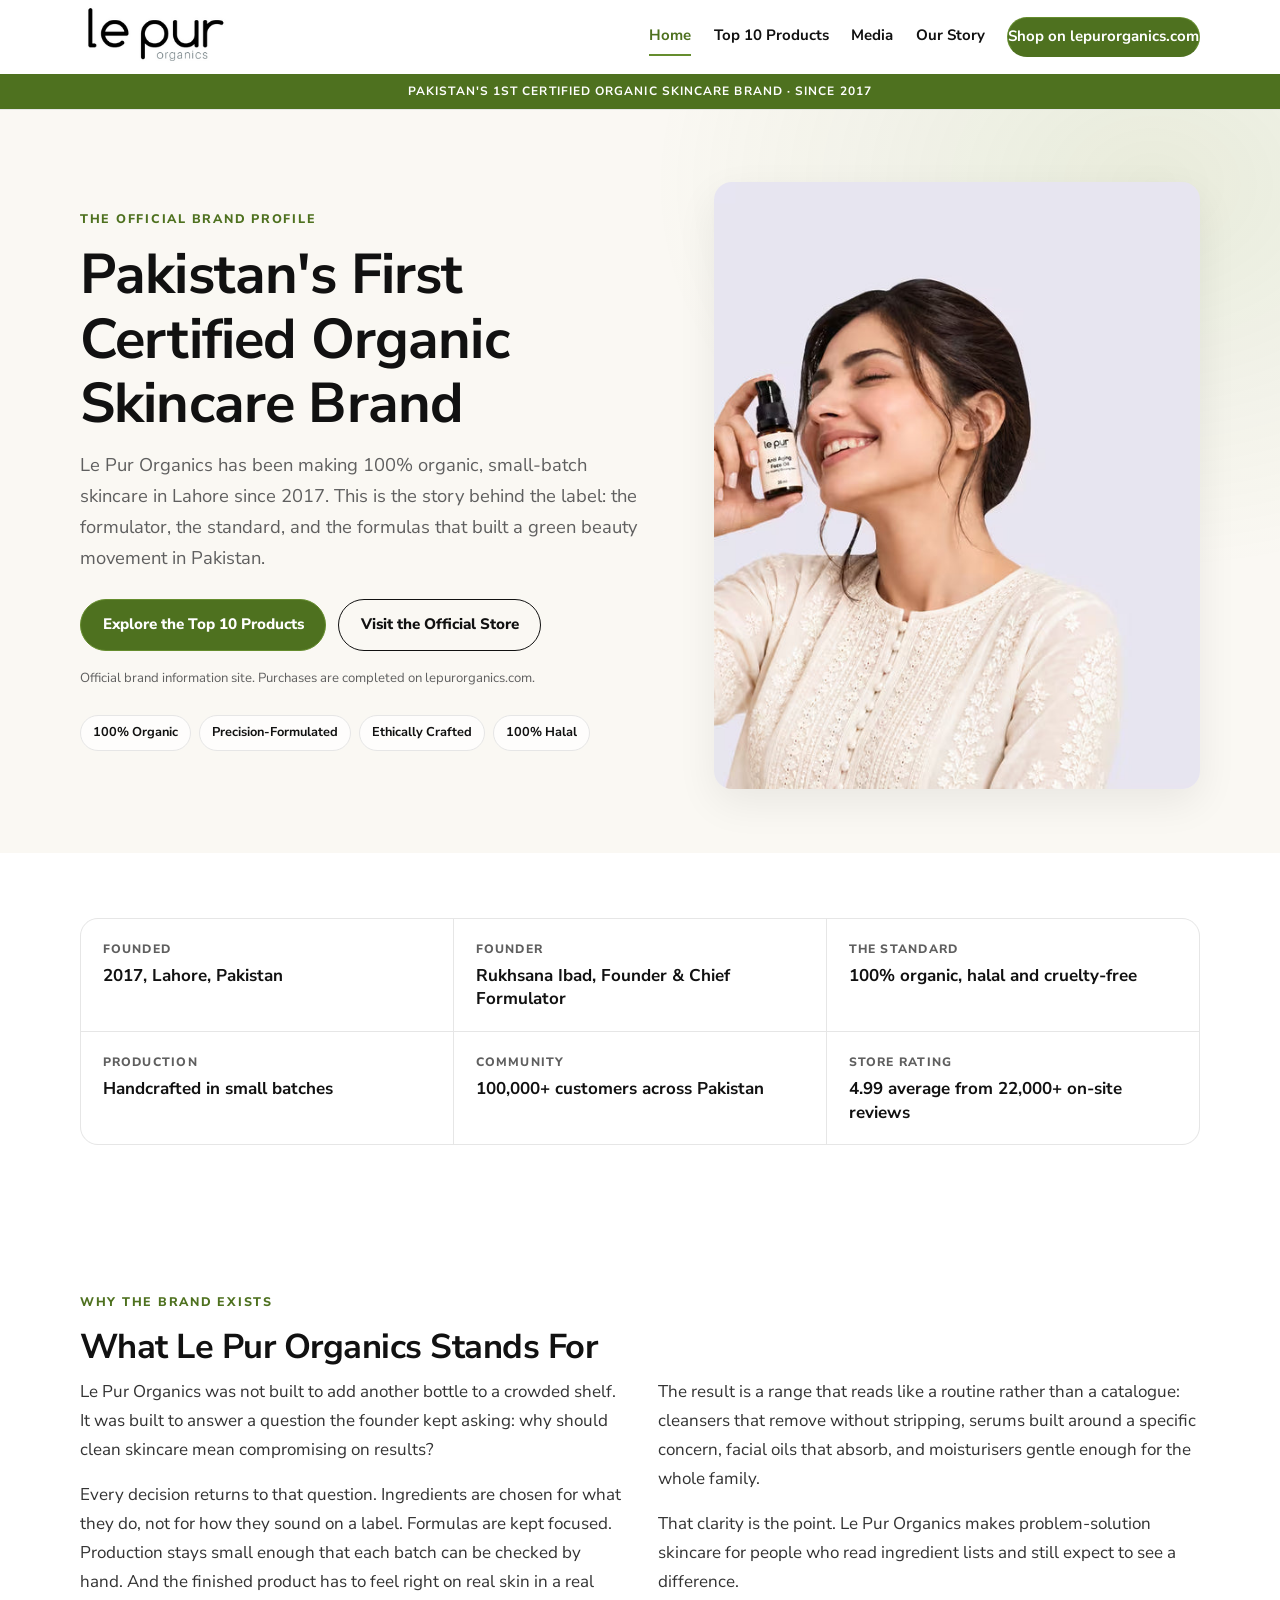
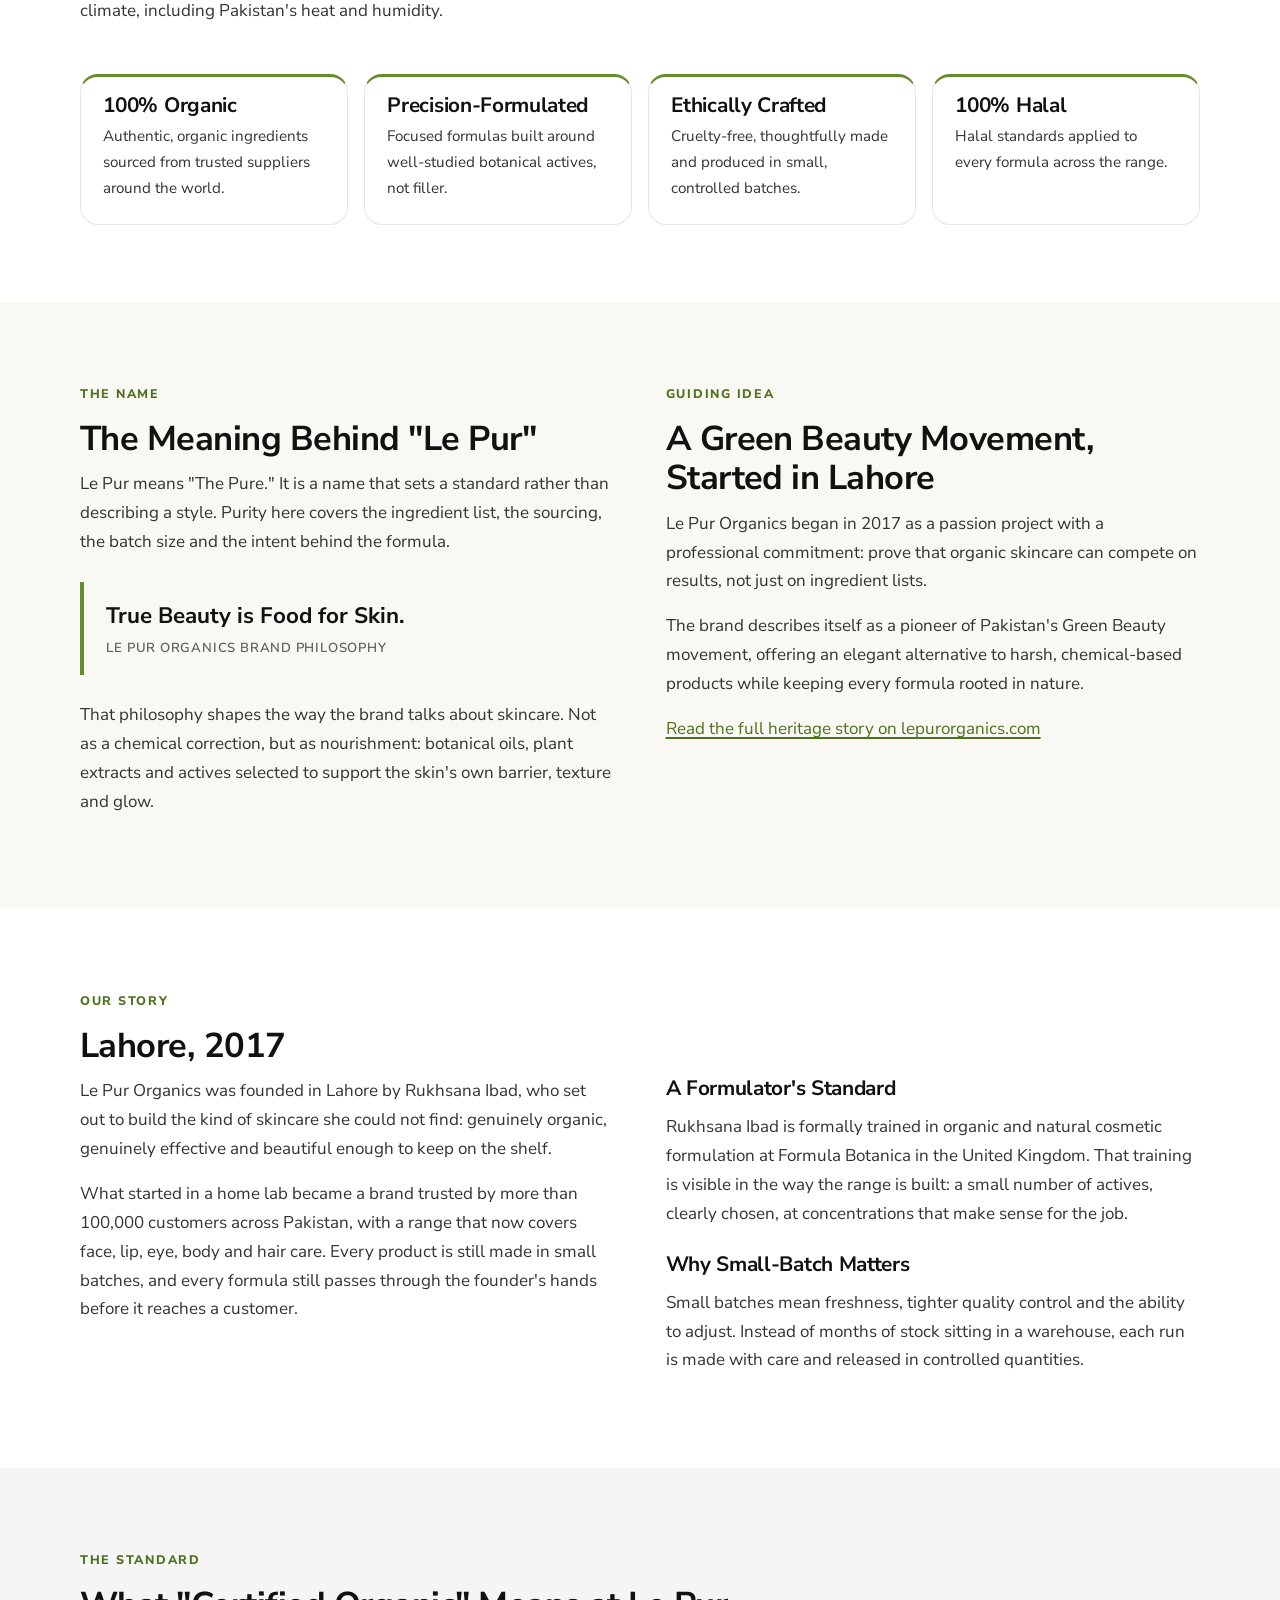
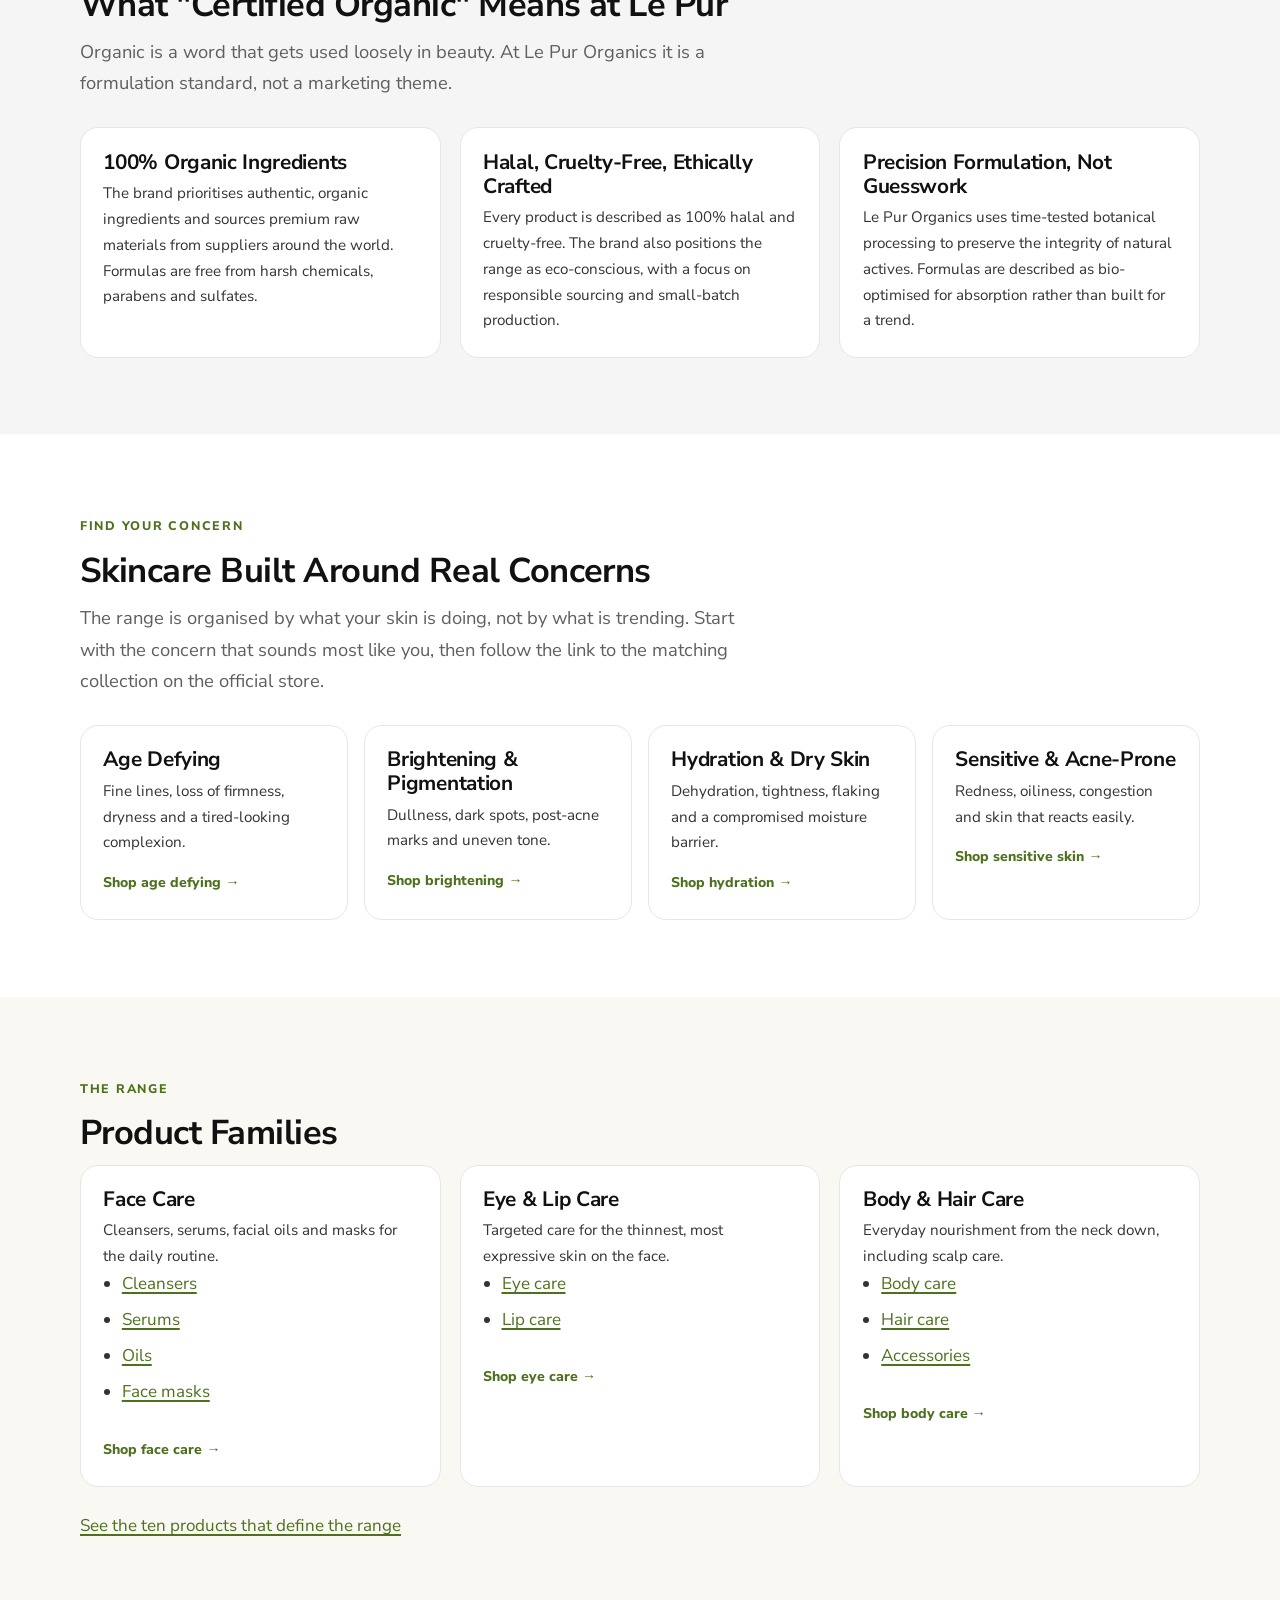
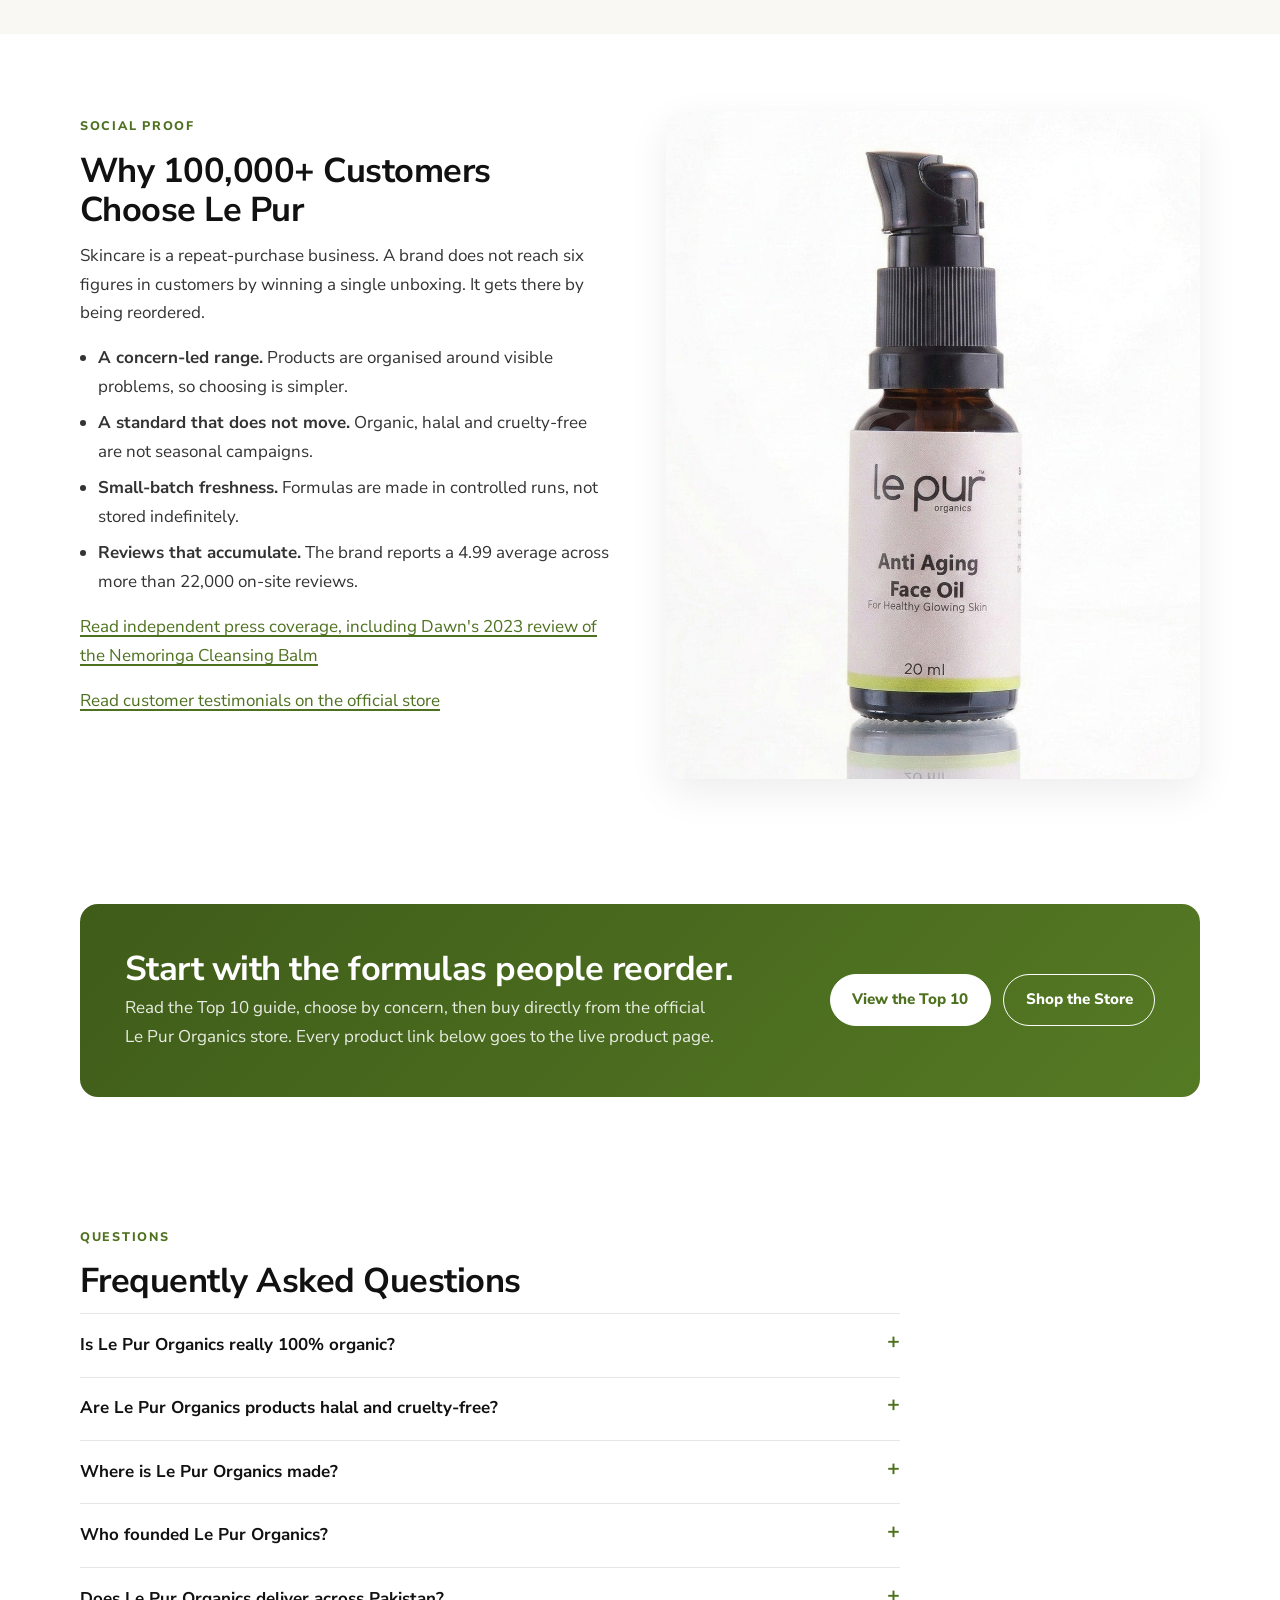
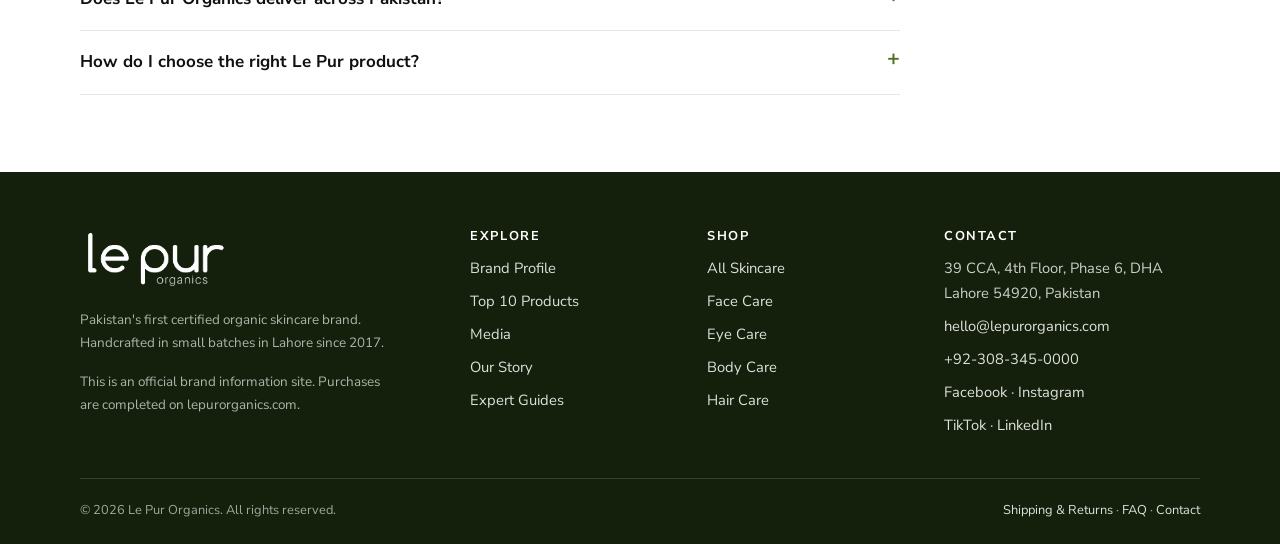
==== commit a3e4748b: "Add Media page with Dawn coverage" ====
--- a/index.html
+++ b/index.html
@@ -151,6 +151,7 @@
       <nav class="nav" id="primary-nav" aria-label="Primary">
         <a href="./" aria-current="page">Home</a>
         <a href="signature-products.html">Top 10 Products</a>
+        <a href="media.html">Media</a>
         <a href="https://lepurorganics.com/pages/heritage-history">Our Story</a>
         <a class="btn btn-sm" href="https://lepurorganics.com/collections/all">Shop on lepurorganics.com</a>
       </nav>
@@ -394,6 +395,7 @@
               <li><strong>Small-batch freshness.</strong> Formulas are made in controlled runs, not stored indefinitely.</li>
               <li><strong>Reviews that accumulate.</strong> The brand reports a 4.99 average across more than 22,000 on-site reviews.</li>
             </ul>
+            <p><a href="media.html">Read independent press coverage, including Dawn's 2023 review of the Nemoringa Cleansing Balm</a></p>
             <p><a href="https://lepurorganics.com/pages/client-testimonials">Read customer testimonials on the official store</a></p>
           </div>
           <div class="hero-media">
@@ -465,6 +467,7 @@
           <ul>
             <li><a href="./">Brand Profile</a></li>
             <li><a href="signature-products.html">Top 10 Products</a></li>
+            <li><a href="media.html">Media</a></li>
             <li><a href="https://lepurorganics.com/pages/heritage-history">Our Story</a></li>
             <li><a href="https://organic-skincare.lepurorganics.com/">Expert Guides</a></li>
           </ul>
--- a/style.css
+++ b/style.css
@@ -692,6 +692,82 @@
   content: "→";
 }
 
+.media-feature {
+  display: grid;
+  grid-template-columns: 0.8fr 1.2fr;
+  overflow: hidden;
+  background: var(--white);
+  border: 1px solid var(--border);
+  border-radius: var(--radius);
+}
+
+.media-feature-media img {
+  width: 100%;
+  height: 100%;
+  object-fit: cover;
+}
+
+.media-feature-body {
+  padding: clamp(1.4rem, 3.5vw, 2.6rem);
+}
+
+.media-source {
+  display: inline-block;
+  margin-bottom: 0.7rem;
+  padding: 0.22rem 0.6rem;
+  background: rgba(101, 141, 46, 0.12);
+  border-radius: 999px;
+  color: var(--green-dark);
+  font-size: 0.72rem;
+  font-weight: 800;
+  letter-spacing: 0.08em;
+  text-transform: uppercase;
+}
+
+.media-feature h2 {
+  font-size: clamp(1.3rem, 2.4vw, 1.75rem);
+}
+
+.media-feature h2 a {
+  color: var(--ink);
+  text-decoration: none;
+}
+
+.media-feature h2 a:hover {
+  color: var(--green-dark);
+  text-decoration: underline;
+}
+
+.media-byline {
+  color: var(--muted);
+  font-size: 0.88rem;
+}
+
+.media-quote {
+  margin: 1.2rem 0;
+  padding-left: 1.1rem;
+  border-left: 4px solid var(--green);
+  color: var(--ink);
+  font-size: 1.12rem;
+  font-weight: 700;
+  line-height: 1.45;
+}
+
+.media-quote cite {
+  display: block;
+  margin-top: 0.45rem;
+  color: var(--muted);
+  font-size: 0.76rem;
+  font-style: normal;
+  font-weight: 700;
+  letter-spacing: 0.08em;
+  text-transform: uppercase;
+}
+
+.media-feature .btn {
+  margin-top: 0.4rem;
+}
+
 .table-wrap {
   overflow-x: auto;
   border: 1px solid var(--border);
@@ -905,6 +981,14 @@
     grid-template-columns: 1fr;
   }
 
+  .media-feature {
+    grid-template-columns: 1fr;
+  }
+
+  .media-feature-media img {
+    aspect-ratio: 4 / 3;
+  }
+
   .product-block.reverse .product-media {
     order: 0;
   }
